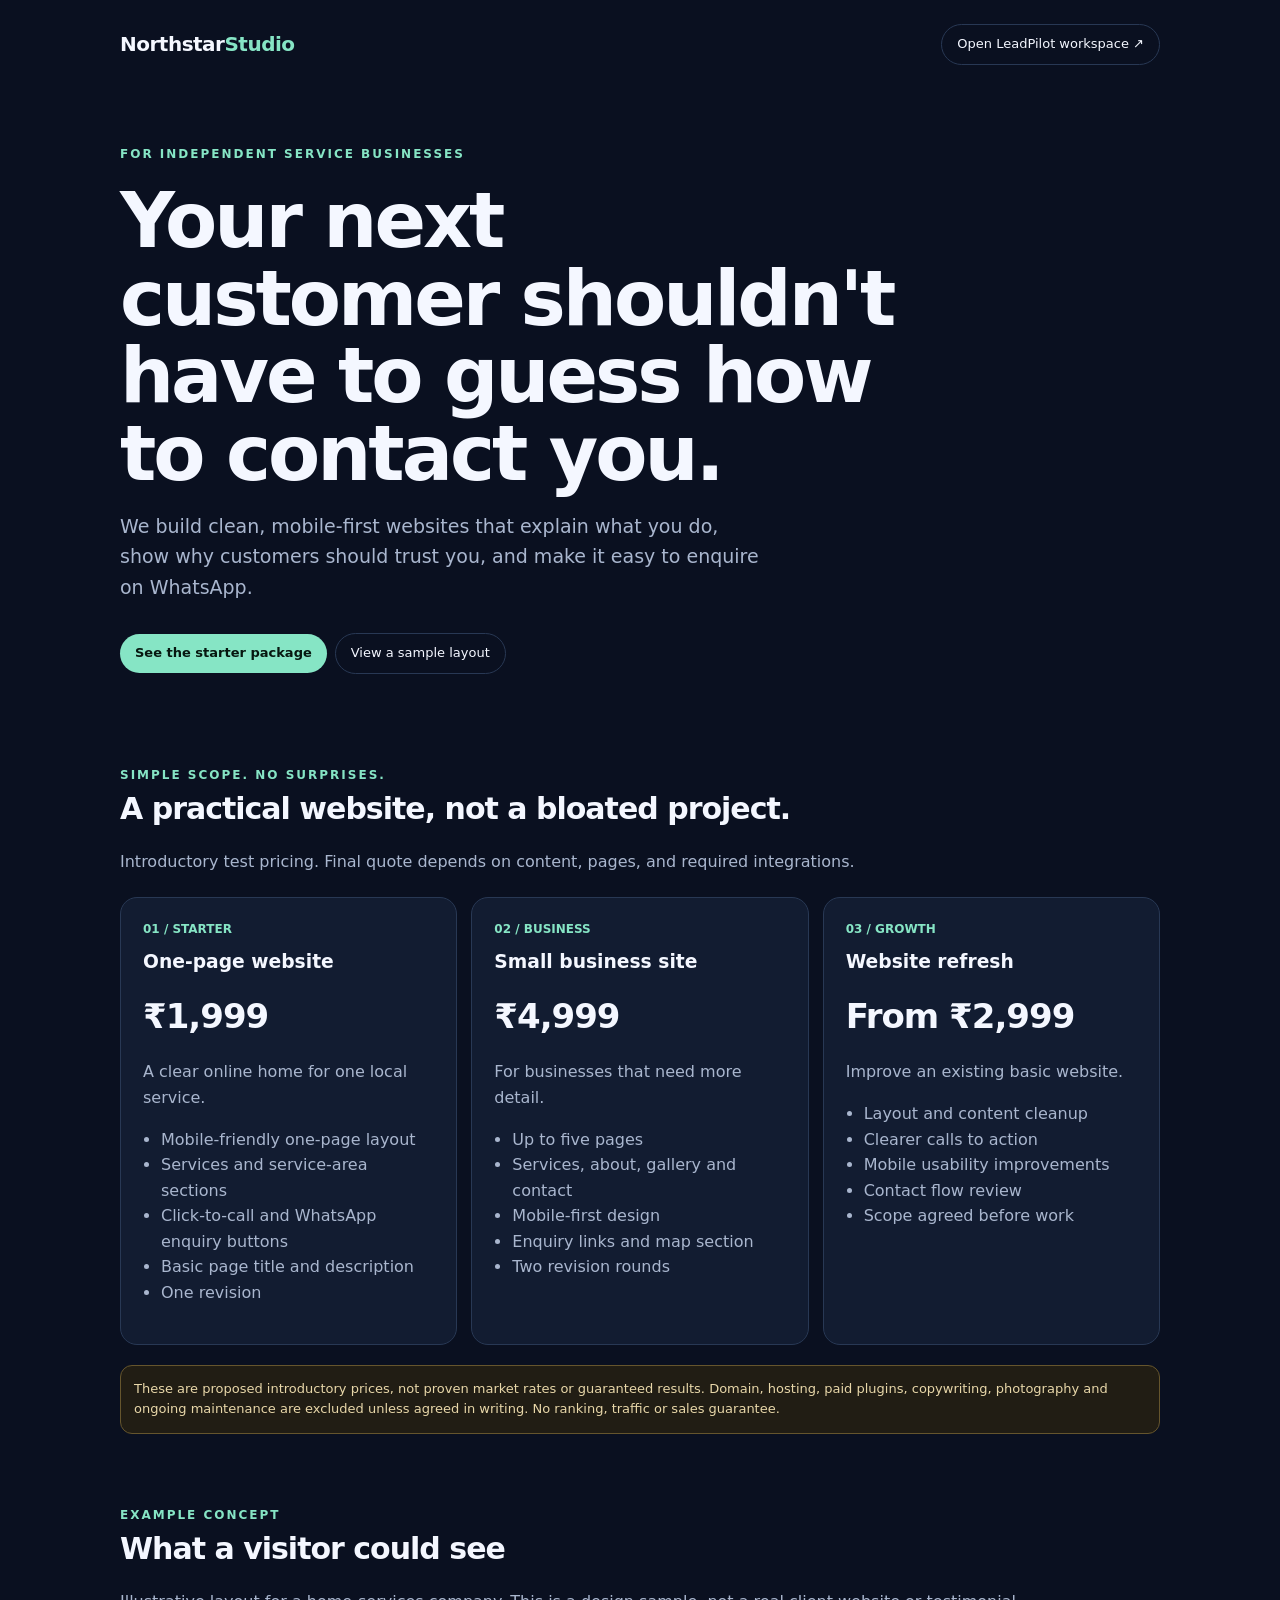
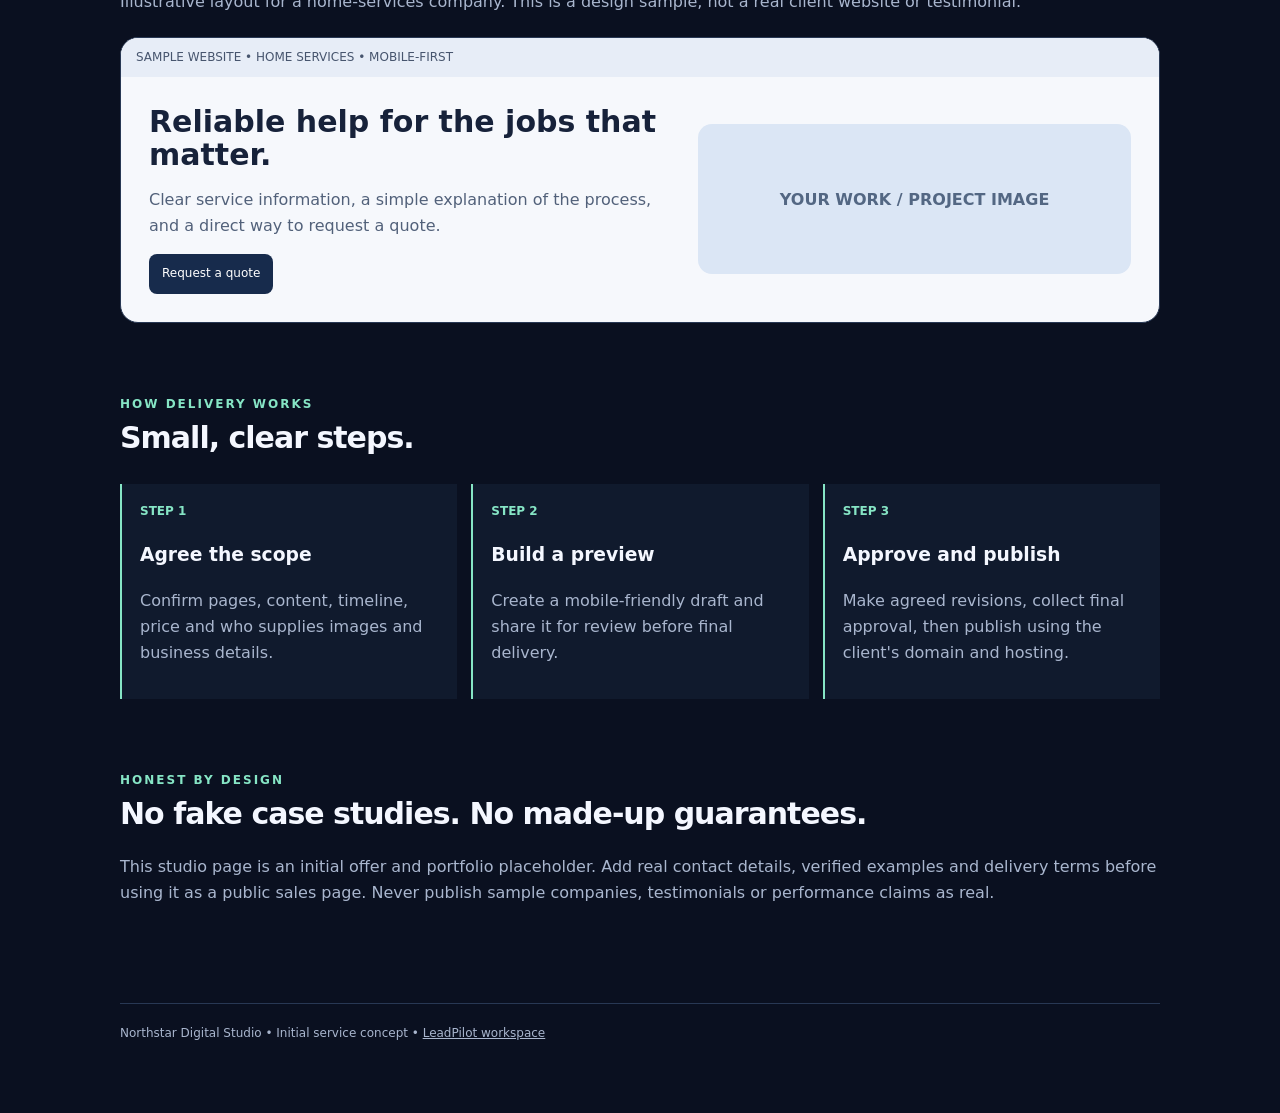
==== studio.html @ 3996a479 "Add digital studio service offer and sample landing page" ====
<!doctype html>
<html lang="en">
<head>
<meta charset="utf-8"><meta name="viewport" content="width=device-width,initial-scale=1">
<meta name="description" content="Simple, mobile-first websites for service businesses. Clear pricing, fast delivery, and WhatsApp enquiry setup.">
<title>Northstar Digital Studio — Websites that turn visits into enquiries</title>
<style>
:root{--bg:#0a1020;--panel:#121c31;--line:#283854;--ink:#f4f7ff;--muted:#a9b6ce;--mint:#86e5c5;--blue:#9dbdff}*{box-sizing:border-box}body{margin:0;background:var(--bg);color:var(--ink);font:16px/1.6 system-ui,-apple-system,Segoe UI,sans-serif}a{color:inherit}main{max-width:1080px;margin:auto;padding:24px 20px 70px}.nav{display:flex;justify-content:space-between;align-items:center;gap:16px}.brand{font-weight:850;font-size:20px;letter-spacing:-.5px}.brand span{color:var(--mint)}.nav a,.btn{border:1px solid var(--line);border-radius:999px;padding:9px 15px;text-decoration:none;font-size:13px}.hero{padding:80px 0 56px;max-width:780px}.eyebrow{color:var(--mint);font-size:12px;font-weight:800;letter-spacing:2px;text-transform:uppercase}.hero h1{font-size:clamp(42px,8vw,76px);line-height:1.02;letter-spacing:-3px;margin:18px 0}.hero p{font-size:19px;color:var(--muted);max-width:650px}.btn.primary{display:inline-block;background:var(--mint);color:#071710;border:0;font-weight:800;margin:12px 8px 0 0}.btn.secondary{display:inline-block;margin-top:12px}.section{padding:36px 0}.section h2{font-size:30px;letter-spacing:-1px;margin:0 0 8px}.muted{color:var(--muted)}.grid{display:grid;grid-template-columns:repeat(3,1fr);gap:14px;margin-top:22px}.card{background:var(--panel);border:1px solid var(--line);border-radius:17px;padding:22px}.card h3{margin:8px 0}.num{font-size:12px;color:var(--mint);font-weight:800}.price{font-size:34px;font-weight:850;letter-spacing:-1px;margin:12px 0}.card ul{padding-left:18px;color:var(--muted)}.steps{display:grid;grid-template-columns:repeat(3,1fr);gap:14px;margin-top:22px}.step{padding:18px;border-left:2px solid var(--mint);background:#101a2d}.sample{border:1px solid var(--line);border-radius:18px;overflow:hidden;margin-top:22px;background:#f6f8fc;color:#17223a}.samplebar{background:#e7edf7;padding:10px 15px;font-size:12px;color:#47556e}.samplebody{padding:28px;display:grid;grid-template-columns:1.1fr .9fr;gap:20px;align-items:center}.sample h3{font-size:30px;line-height:1.1;margin:0 0 10px}.sample p{color:#52617a}.samplecta{display:inline-block;background:#172b4c;color:white;border-radius:8px;padding:10px 13px;font-size:12px}.samplebox{background:#dbe6f5;border-radius:14px;min-height:150px;display:grid;place-items:center;color:#536783;font-weight:800}.notice{border:1px solid #65552d;background:#211d14;color:#e8d7a9;border-radius:12px;padding:13px;font-size:13px;margin-top:20px}.footer{border-top:1px solid var(--line);padding-top:20px;color:var(--muted);font-size:12px;margin-top:45px}@media(max-width:720px){.grid,.steps{grid-template-columns:1fr}.hero{padding:58px 0 36px}.samplebody{grid-template-columns:1fr}.hero h1{letter-spacing:-2px}}
</style>
</head>
<body><main>
<nav class="nav"><div class="brand">Northstar<span>Studio</span></div><a href="index.html">Open LeadPilot workspace ↗</a></nav>
<header class="hero"><div class="eyebrow">For independent service businesses</div><h1>Your next customer shouldn't have to guess how to contact you.</h1><p>We build clean, mobile-first websites that explain what you do, show why customers should trust you, and make it easy to enquire on WhatsApp.</p><a class="btn primary" href="#plans">See the starter package</a><a class="btn secondary" href="#demo">View a sample layout</a></header>
<section class="section" id="plans"><div class="eyebrow">Simple scope. No surprises.</div><h2>A practical website, not a bloated project.</h2><p class="muted">Introductory test pricing. Final quote depends on content, pages, and required integrations.</p>
<div class="grid">
<article class="card"><div class="num">01 / STARTER</div><h3>One-page website</h3><div class="price">₹1,999</div><p class="muted">A clear online home for one local service.</p><ul><li>Mobile-friendly one-page layout</li><li>Services and service-area sections</li><li>Click-to-call and WhatsApp enquiry buttons</li><li>Basic page title and description</li><li>One revision</li></ul></article>
<article class="card"><div class="num">02 / BUSINESS</div><h3>Small business site</h3><div class="price">₹4,999</div><p class="muted">For businesses that need more detail.</p><ul><li>Up to five pages</li><li>Services, about, gallery and contact</li><li>Mobile-first design</li><li>Enquiry links and map section</li><li>Two revision rounds</li></ul></article>
<article class="card"><div class="num">03 / GROWTH</div><h3>Website refresh</h3><div class="price">From ₹2,999</div><p class="muted">Improve an existing basic website.</p><ul><li>Layout and content cleanup</li><li>Clearer calls to action</li><li>Mobile usability improvements</li><li>Contact flow review</li><li>Scope agreed before work</li></ul></article>
</div><div class="notice">These are proposed introductory prices, not proven market rates or guaranteed results. Domain, hosting, paid plugins, copywriting, photography and ongoing maintenance are excluded unless agreed in writing. No ranking, traffic or sales guarantee.</div>
</section>
<section class="section" id="demo"><div class="eyebrow">Example concept</div><h2>What a visitor could see</h2><p class="muted">Illustrative layout for a home-services company. This is a design sample, not a real client website or testimonial.</p>
<div class="sample"><div class="samplebar">SAMPLE WEBSITE • HOME SERVICES • MOBILE-FIRST</div><div class="samplebody"><div><h3>Reliable help for the jobs that matter.</h3><p>Clear service information, a simple explanation of the process, and a direct way to request a quote.</p><span class="samplecta">Request a quote</span></div><div class="samplebox">YOUR WORK / PROJECT IMAGE</div></div></div>
</section>
<section class="section"><div class="eyebrow">How delivery works</div><h2>Small, clear steps.</h2><div class="steps"><div class="step"><div class="num">STEP 1</div><h3>Agree the scope</h3><p class="muted">Confirm pages, content, timeline, price and who supplies images and business details.</p></div><div class="step"><div class="num">STEP 2</div><h3>Build a preview</h3><p class="muted">Create a mobile-friendly draft and share it for review before final delivery.</p></div><div class="step"><div class="num">STEP 3</div><h3>Approve and publish</h3><p class="muted">Make agreed revisions, collect final approval, then publish using the client's domain and hosting.</p></div></div></section>
<section class="section"><div class="eyebrow">Honest by design</div><h2>No fake case studies. No made-up guarantees.</h2><p class="muted">This studio page is an initial offer and portfolio placeholder. Add real contact details, verified examples and delivery terms before using it as a public sales page. Never publish sample companies, testimonials or performance claims as real.</p></section>
<footer class="footer">Northstar Digital Studio • Initial service concept • <a href="index.html">LeadPilot workspace</a></footer>
</main></body></html>
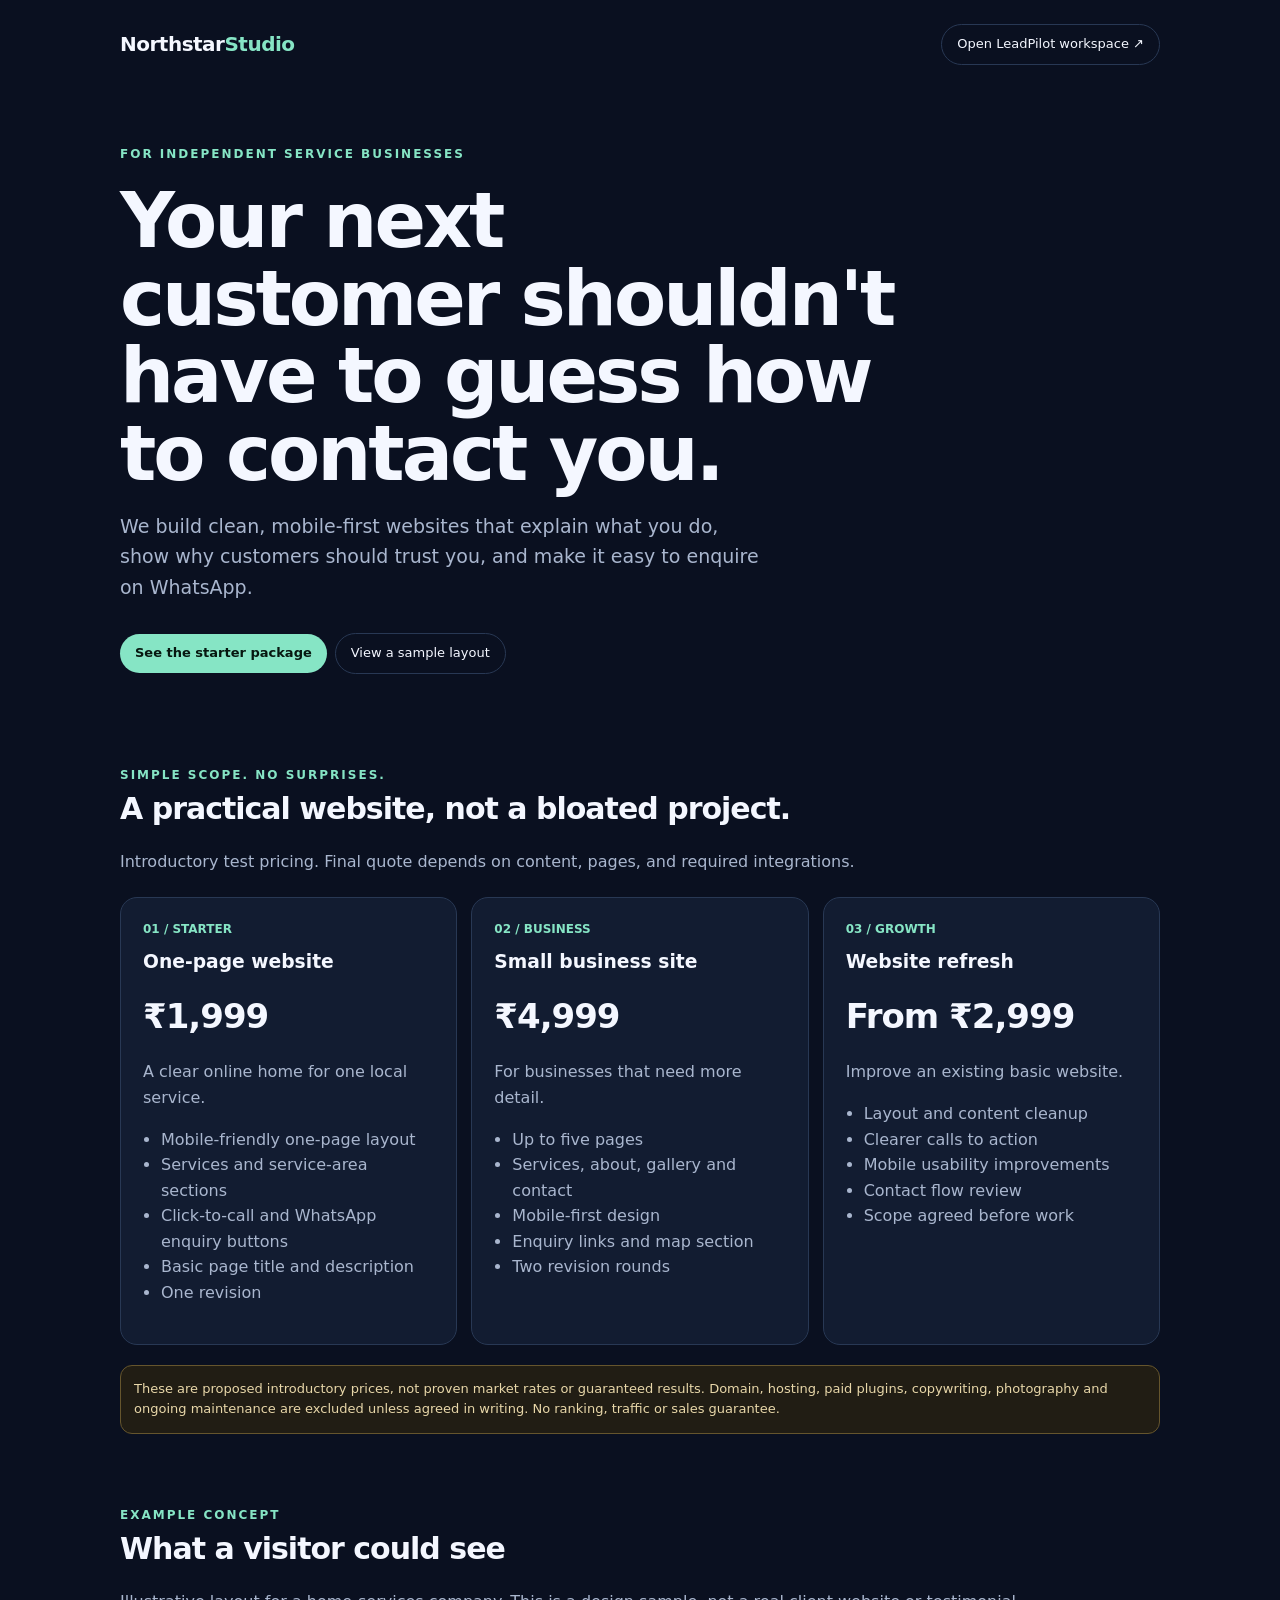
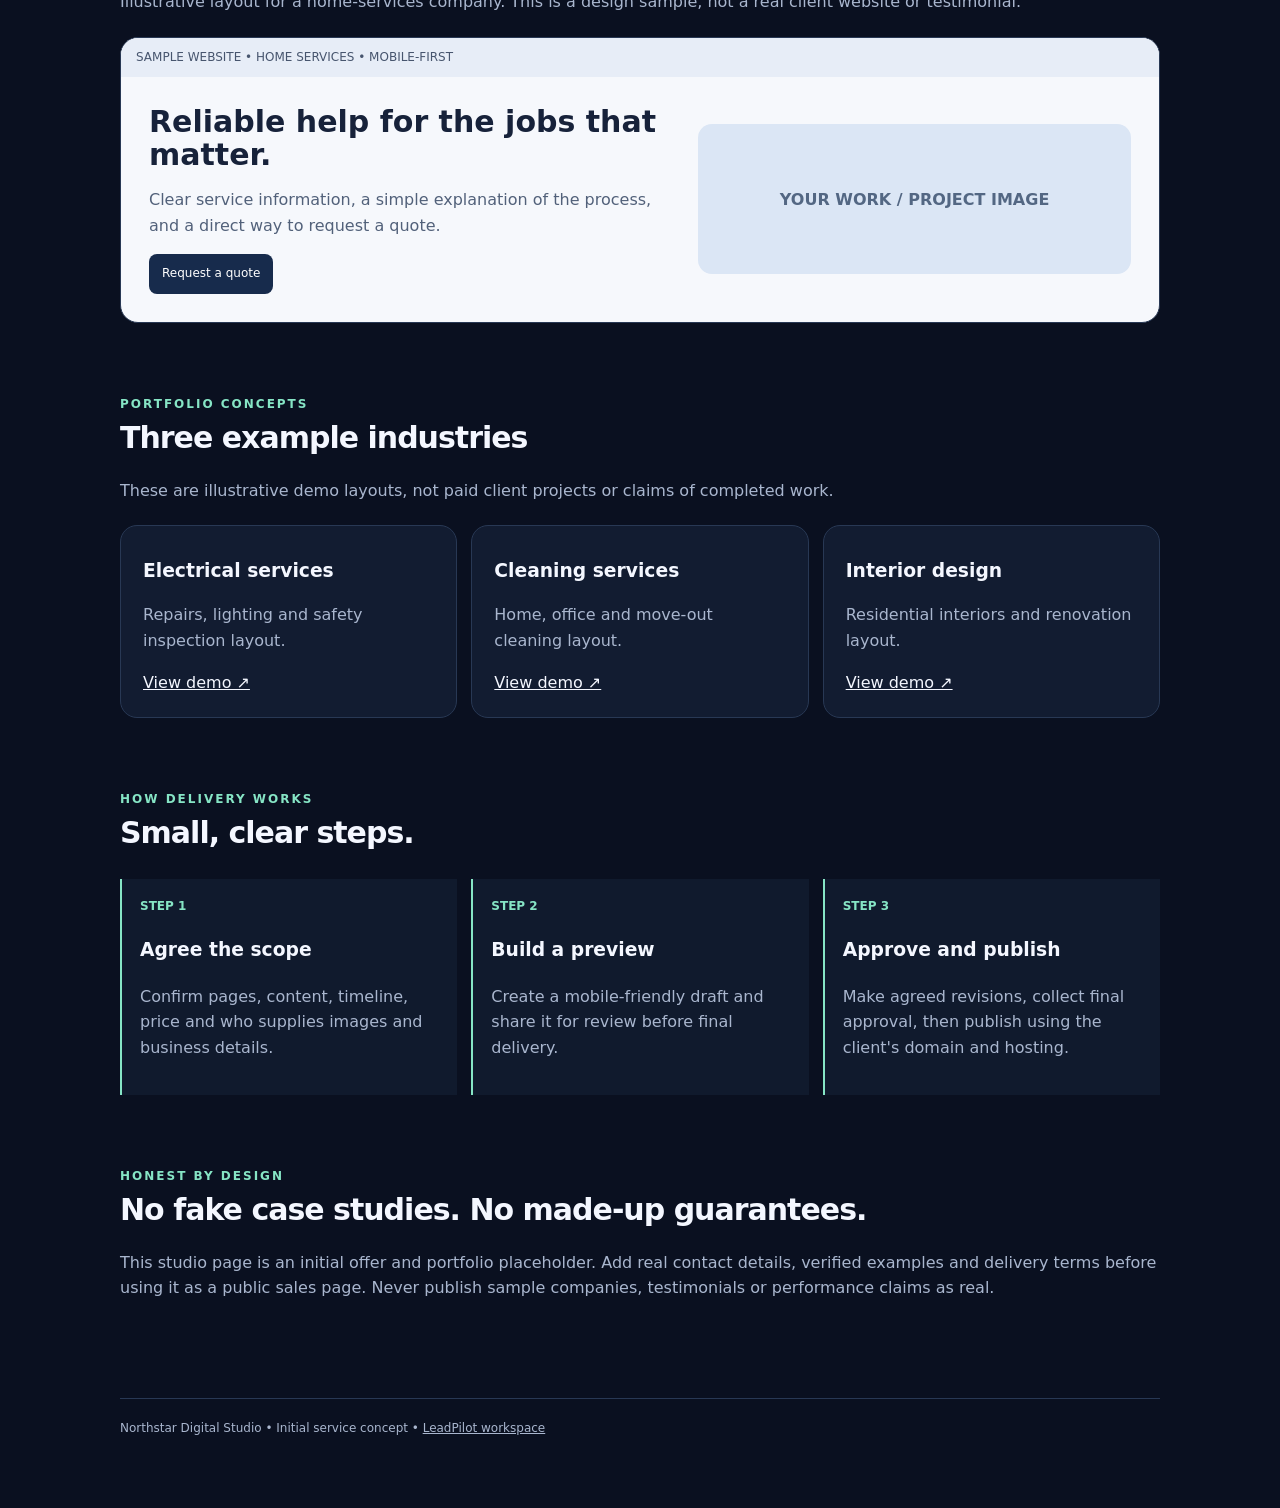
==== commit 2515ec67: "Add three industry demo links to studio page" ====
--- a/studio.html
+++ b/studio.html
@@ -21,6 +21,7 @@
 <section class="section" id="demo"><div class="eyebrow">Example concept</div><h2>What a visitor could see</h2><p class="muted">Illustrative layout for a home-services company. This is a design sample, not a real client website or testimonial.</p>
 <div class="sample"><div class="samplebar">SAMPLE WEBSITE • HOME SERVICES • MOBILE-FIRST</div><div class="samplebody"><div><h3>Reliable help for the jobs that matter.</h3><p>Clear service information, a simple explanation of the process, and a direct way to request a quote.</p><span class="samplecta">Request a quote</span></div><div class="samplebox">YOUR WORK / PROJECT IMAGE</div></div></div>
 </section>
+<section class="section"><div class="eyebrow">Portfolio concepts</div><h2>Three example industries</h2><p class="muted">These are illustrative demo layouts, not paid client projects or claims of completed work.</p><div class="grid"><article class="card"><h3>Electrical services</h3><p class="muted">Repairs, lighting and safety inspection layout.</p><a href="demo-electrician.html">View demo ↗</a></article><article class="card"><h3>Cleaning services</h3><p class="muted">Home, office and move-out cleaning layout.</p><a href="demo-cleaning.html">View demo ↗</a></article><article class="card"><h3>Interior design</h3><p class="muted">Residential interiors and renovation layout.</p><a href="demo-interiors.html">View demo ↗</a></article></div></section>
 <section class="section"><div class="eyebrow">How delivery works</div><h2>Small, clear steps.</h2><div class="steps"><div class="step"><div class="num">STEP 1</div><h3>Agree the scope</h3><p class="muted">Confirm pages, content, timeline, price and who supplies images and business details.</p></div><div class="step"><div class="num">STEP 2</div><h3>Build a preview</h3><p class="muted">Create a mobile-friendly draft and share it for review before final delivery.</p></div><div class="step"><div class="num">STEP 3</div><h3>Approve and publish</h3><p class="muted">Make agreed revisions, collect final approval, then publish using the client's domain and hosting.</p></div></div></section>
 <section class="section"><div class="eyebrow">Honest by design</div><h2>No fake case studies. No made-up guarantees.</h2><p class="muted">This studio page is an initial offer and portfolio placeholder. Add real contact details, verified examples and delivery terms before using it as a public sales page. Never publish sample companies, testimonials or performance claims as real.</p></section>
 <footer class="footer">Northstar Digital Studio • Initial service concept • <a href="index.html">LeadPilot workspace</a></footer>
